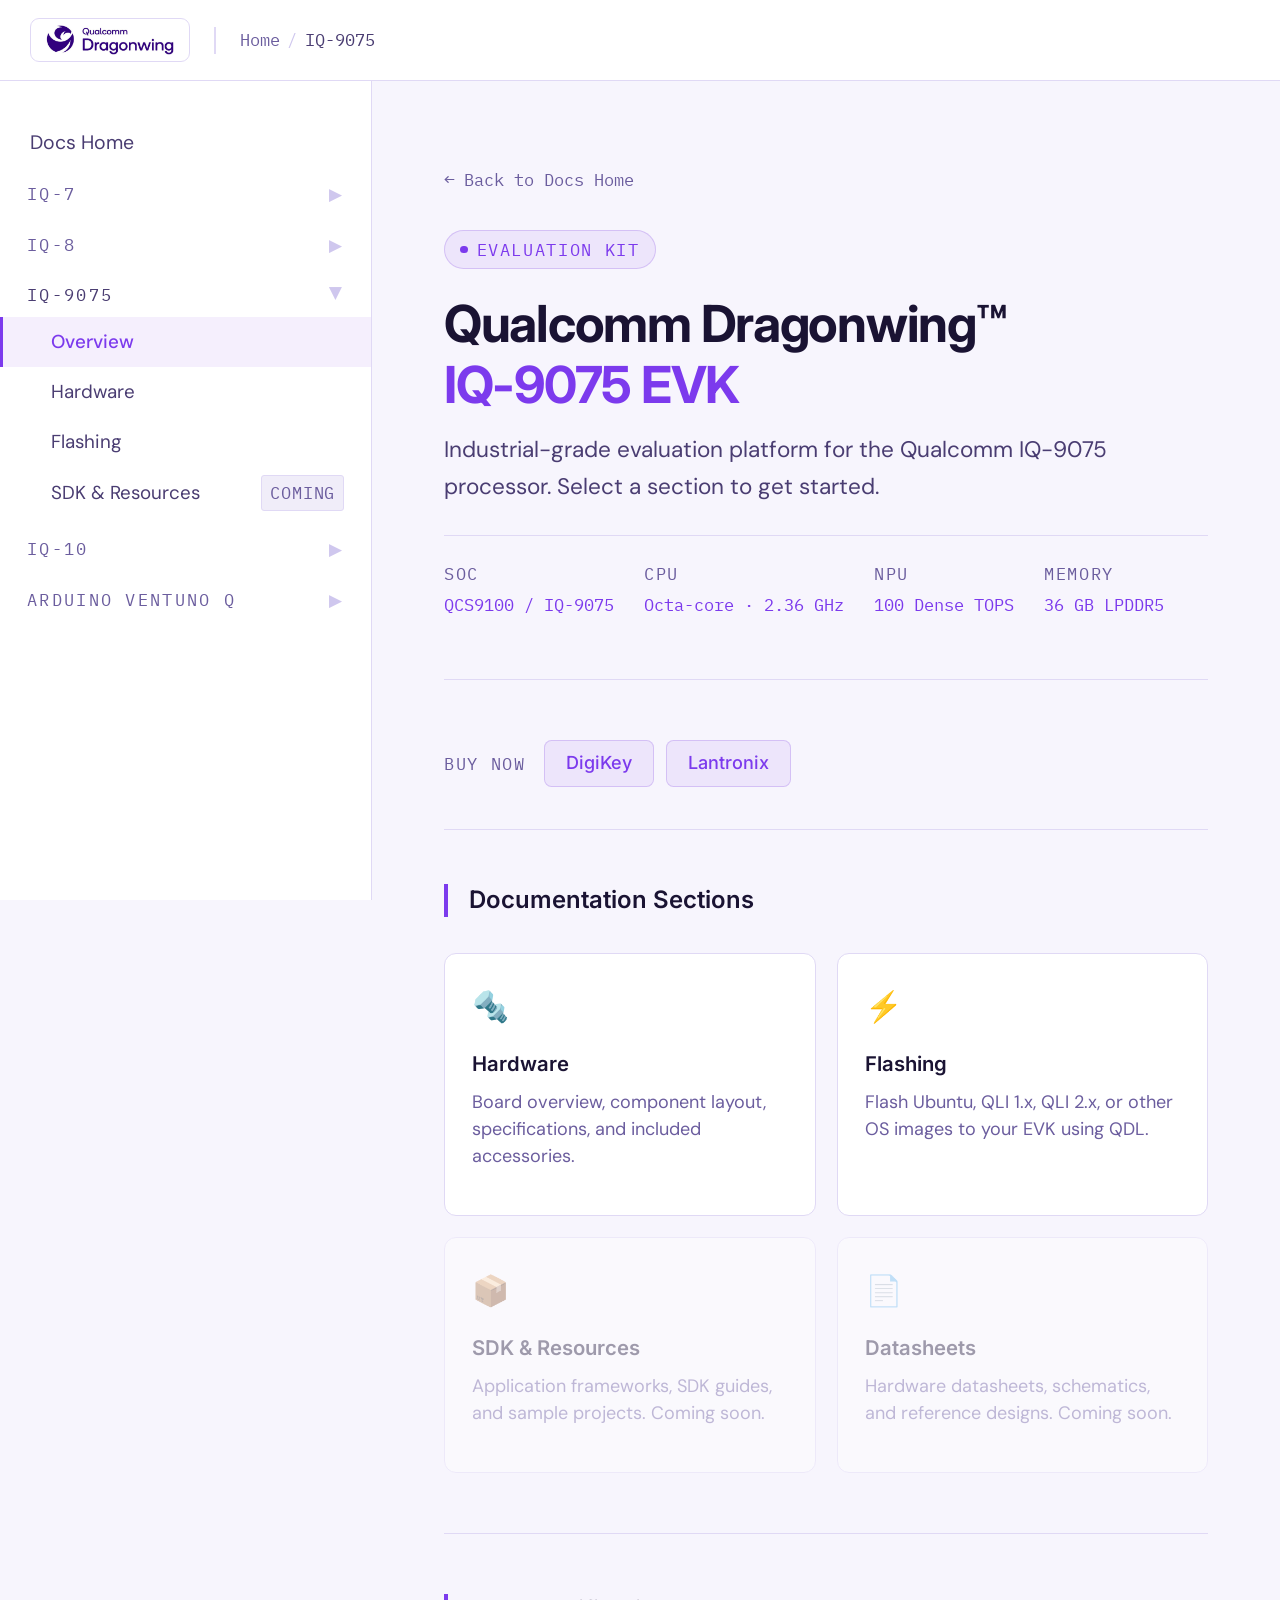
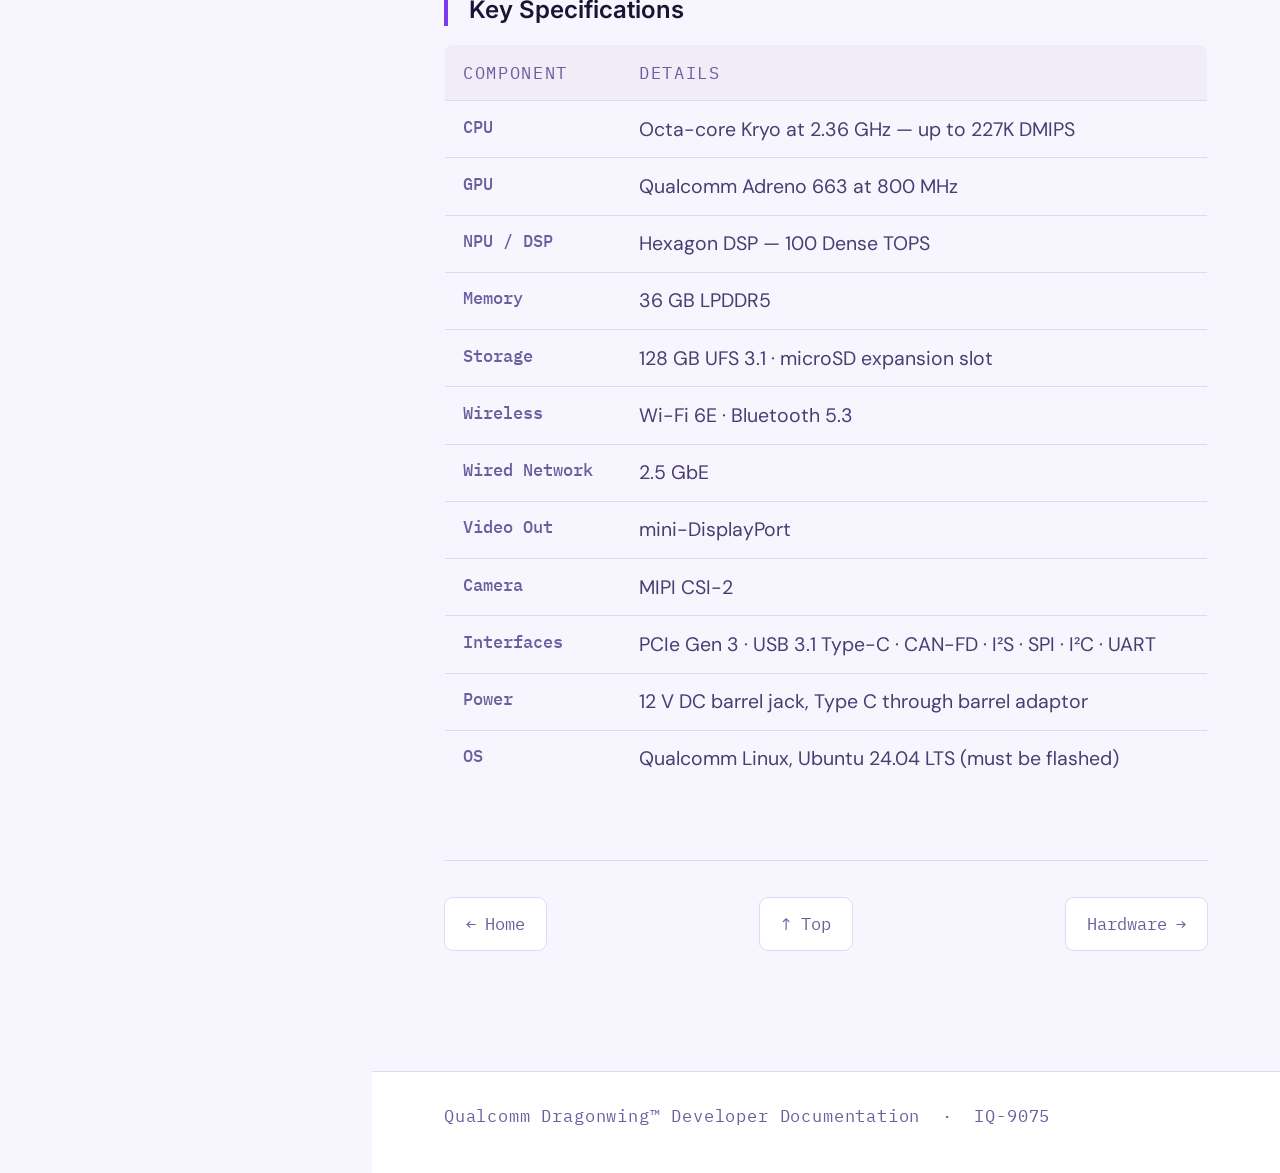
==== iq9/index.html @ f3ea0aab "first commit" ====
<!DOCTYPE html>
<html lang="en">
<head>
  <meta charset="UTF-8">
  <meta name="viewport" content="width=device-width, initial-scale=1.0">
  <title>IQ-9075 EVK — DragonWing Docs</title>
  <link rel="stylesheet" href="../assets/css/docs.css">
</head>
<body>

<!-- Top Nav -->
<nav class="topnav">
  <a class="topnav-brand" href="../index.html">
    <img class="topnav-logo" src="../old_website_pages/Qualcomm-Dragonwing-logo.jpeg" alt="Qualcomm Dragonwing">
  </a>
  <div class="topnav-sep"></div>
  <div class="topnav-breadcrumb">
    <a href="../index.html">Home</a>
    <span class="crumb-sep">/</span>
    <span class="crumb-current">IQ-9075</span>
  </div>
  <button class="topnav-hamburger" id="hamburger">☰</button>
</nav>

<div class="page-layout">

  <!-- Sidebar -->
  <nav class="sidebar" id="sidebar"></nav>

  <!-- Main -->
  <div class="main-wrap">
    <main class="main-content">

      <a class="back-btn" href="../index.html"><span class="back-arrow">←</span> Back to Docs Home</a>

      <div class="page-header">
        <div class="chip">Evaluation Kit</div>
        <h1>Qualcomm Dragonwing™<br><em>IQ-9075 EVK</em></h1>
        <p class="page-subtitle">
          Industrial-grade evaluation platform for the Qualcomm IQ-9075 processor. Select a section to get started.
        </p>
        <div class="meta-row">
          <div class="meta-item">
            <span class="meta-label">SoC</span>
            <span class="meta-value">QCS9100 / IQ-9075</span>
          </div>
          <div class="meta-item">
            <span class="meta-label">CPU</span>
            <span class="meta-value">Octa-core · 2.36 GHz</span>
          </div>
          <div class="meta-item">
            <span class="meta-label">NPU</span>
            <span class="meta-value">100 Dense TOPS</span>
          </div>
          <div class="meta-item">
            <span class="meta-label">Memory</span>
            <span class="meta-value">36 GB LPDDR5</span>
          </div>
        </div>
        <hr class="divider">
        <div class="buy-row">
          <span class="buy-label">Buy now</span>
          <a class="buy-btn" href="https://www.digikey.com/en/products/detail/qualcomm/65-75699-810/29182479" target="_blank">DigiKey</a>
          <a class="buy-btn" href="https://estore.lantronix.com/collections/product-development-kits/products/open-q-9075iq-evk" target="_blank">Lantronix</a>
        </div>
      </div>

      <h3>Documentation Sections</h3>

      <div class="hub-grid">

        <a class="hub-card" href="hardware.html">
          <span class="hub-card-icon">🔩</span>
          <div class="hub-card-title">Hardware</div>
          <p class="hub-card-desc">Board overview, component layout, specifications, and included accessories.</p>
        </a>

        <a class="hub-card" href="flashing/index.html">
          <span class="hub-card-icon">⚡</span>
          <div class="hub-card-title">Flashing</div>
          <p class="hub-card-desc">Flash Ubuntu, QLI 1.x, QLI 2.x, or other OS images to your EVK using QDL.</p>
        </a>

        <div class="hub-card disabled">
          <span class="hub-card-icon">📦</span>
          <div class="hub-card-title">SDK &amp; Resources</div>
          <p class="hub-card-desc">Application frameworks, SDK guides, and sample projects. Coming soon.</p>
        </div>

        <div class="hub-card disabled">
          <span class="hub-card-icon">📄</span>
          <div class="hub-card-title">Datasheets</div>
          <p class="hub-card-desc">Hardware datasheets, schematics, and reference designs. Coming soon.</p>
        </div>

      </div>

      <hr class="divider">

      <h3>Key Specifications</h3>

      <table class="doc-table">
        <thead>
          <tr>
            <th>Component</th>
            <th>Details</th>
          </tr>
        </thead>
        <tbody>
          <tr><td>CPU</td><td>Octa-core Kryo at 2.36 GHz — up to 227K DMIPS</td></tr>
          <tr><td>GPU</td><td>Qualcomm Adreno 663 at 800 MHz</td></tr>
          <tr><td>NPU / DSP</td><td>Hexagon DSP — 100 Dense TOPS</td></tr>
          <tr><td>Memory</td><td>36 GB LPDDR5</td></tr>
          <tr><td>Storage</td><td>128 GB UFS 3.1 · microSD expansion slot</td></tr>
          <tr><td>Wireless</td><td>Wi-Fi 6E · Bluetooth 5.3</td></tr>
          <tr><td>Wired Network</td><td>2.5 GbE</td></tr>
          <tr><td>Video Out</td><td>mini-DisplayPort</td></tr>
          <tr><td>Camera</td><td>MIPI CSI-2</td></tr>
          <tr><td>Interfaces</td><td>PCIe Gen 3 · USB 3.1 Type-C · CAN-FD · I²S · SPI · I²C · UART</td></tr>
          <tr><td>Power</td><td>12 V DC barrel jack, Type C through barrel adaptor</td></tr>
          <tr><td>OS</td><td>Qualcomm Linux, Ubuntu 24.04 LTS (must be flashed)</td></tr>
        </tbody>
      </table>

      <div class="bottom-nav">
        <a class="bottom-nav-link prev" href="../index.html">← <span class="nav-label">Home</span></a>
        <a class="bottom-nav-link scroll-top" href="#" onclick="window.scrollTo({top:0,behavior:'smooth'});return false;">↑ Top</a>
        <a class="bottom-nav-link next" href="hardware.html"><span class="nav-label">Hardware</span> →</a>
      </div>

    </main>
  </div>
</div>

<footer class="page-footer">
  <p>Qualcomm Dragonwing™ Developer Documentation &nbsp;·&nbsp; IQ-9075</p>
</footer>

<script>
  window.DOCS_ROOT    = '..';
  window.DOCS_NAV_KEY = 'iq9-overview';
</script>
<script src="../assets/js/nav.js"></script>
</body>
</html>
---- assets/css/docs.css ----
/* ═══════════════════════════════════════════════
   DragonWing Developer Docs — Design System
   Light theme · Dragonwing Purple
   ═══════════════════════════════════════════════ */

/* ── Fonts ── */
@import url('https://fonts.googleapis.com/css2?family=IBM+Plex+Mono:wght@400;500&family=Inter:wght@400;500;600;700&family=DM+Sans:ital,opsz,wght@0,9..40,300;0,9..40,400;0,9..40,500;1,9..40,300&display=swap');

/* ── Variables ── */
:root {
  --bg:           #f7f5fd;
  --surface:      #ffffff;
  --surface-2:    #f0edf9;
  --border:       #e0d9f5;
  --border-light: #cfc7ee;

  --accent:       #6d28d9;
  --accent-bright:#7c3aed;
  --accent-dim:   rgba(109,40,217,0.07);
  --accent-glow:  rgba(109,40,217,0.14);

  --warn:         #b45309;
  --warn-bg:      #fef3c7;
  --warn-border:  #fcd34d;

  --danger:       #dc2626;
  --danger-bg:    #fef2f2;
  --danger-border:#fca5a5;

  --success-bg:   #f0fdf4;
  --success-border:#86efac;
  --success-text: #166534;

  --text:         #1a1333;
  --text-dim:     #4a3d72;
  --text-muted:   #6b5d9e;

  --code-bg:      #1e1535;
  --code-text:    #c4b5fd;
  --sidebar-w:    248px;
  --toc-w:        188px;
  --topnav-h:     54px;
  /* --content-max removed: content fills available width */
}

/* ── Reset ── */
*, *::before, *::after { box-sizing: border-box; margin: 0; padding: 0; }
html { scroll-behavior: smooth; font-size: 16px; zoom: 1.5; }

body {
  background: var(--bg);
  color: var(--text);
  font-family: 'DM Sans', sans-serif;
  font-weight: 400;
  line-height: 1.7;
  min-height: 100vh;
  -webkit-font-smoothing: antialiased;
}

a { color: var(--accent-bright); text-decoration: none; }
a:hover { text-decoration: underline; }

/* ═══════════════════════════════════════════════
   TOP NAVBAR
   ═══════════════════════════════════════════════ */
.topnav {
  position: fixed;
  top: 0; left: 0; right: 0;
  height: var(--topnav-h);
  background: rgba(255,255,255,0.96);
  backdrop-filter: blur(8px);
  border-bottom: 1px solid var(--border);
  display: flex;
  align-items: center;
  padding: 0 20px;
  z-index: 200;
  gap: 0;
}

.topnav-brand {
  display: flex;
  align-items: center;
  text-decoration: none;
  flex-shrink: 0;
  background: #fff;
  border: 1px solid var(--border);
  border-radius: 6px;
  padding: 4px 10px;
  transition: border-color 0.15s;
}

.topnav-brand:hover {
  border-color: var(--accent);
  text-decoration: none;
}

.topnav-logo {
  height: 20px;
  width: auto;
  display: block;
  object-fit: contain;
}

.topnav-name { display: none; }

.topnav-sep {
  width: 1px;
  height: 18px;
  background: var(--border);
  margin: 0 16px;
  flex-shrink: 0;
}

.topnav-breadcrumb {
  display: flex;
  align-items: center;
  gap: 5px;
  font-family: 'IBM Plex Mono', monospace;
  font-size: 11px;
  color: var(--text-muted);
  min-width: 0;
  overflow: hidden;
}

.topnav-breadcrumb a {
  color: var(--text-muted);
  text-decoration: none;
  transition: color 0.15s;
  white-space: nowrap;
}

.topnav-breadcrumb a:hover { color: var(--accent-bright); }

.topnav-breadcrumb .crumb-sep {
  color: var(--border-light);
  font-size: 11px;
  flex-shrink: 0;
}

.topnav-breadcrumb .crumb-current {
  color: var(--text-dim);
  white-space: nowrap;
  overflow: hidden;
  text-overflow: ellipsis;
}

.topnav-hamburger {
  display: none;
  margin-left: auto;
  background: none;
  border: 1px solid var(--border);
  color: var(--text-muted);
  padding: 5px 9px;
  border-radius: 4px;
  cursor: pointer;
  font-size: 14px;
  flex-shrink: 0;
}

/* ═══════════════════════════════════════════════
   PAGE LAYOUT — fluid, window-adaptive
   ═══════════════════════════════════════════════ */
.page-layout {
  display: flex;
  min-height: 100vh;
  padding-top: var(--topnav-h);
}

/* ── Sidebar ── */
.sidebar {
  width: var(--sidebar-w);
  flex-shrink: 0;
  position: fixed;
  top: var(--topnav-h);
  bottom: 0;
  left: 0;
  overflow-y: auto;
  background: var(--surface);
  border-right: 1px solid var(--border);
  padding: 24px 0 40px;
  z-index: 100;
  scrollbar-width: thin;
  scrollbar-color: var(--border) transparent;
}

.sidebar::-webkit-scrollbar { width: 3px; }
.sidebar::-webkit-scrollbar-track { background: transparent; }
.sidebar::-webkit-scrollbar-thumb { background: var(--border); border-radius: 2px; }

.sidebar-section { margin-bottom: 2px; }

.sidebar-section-label {
  font-family: 'IBM Plex Mono', monospace;
  font-size: 11px;
  letter-spacing: 0.14em;
  text-transform: uppercase;
  color: var(--text-muted);
  padding: 8px 18px 5px;
  cursor: pointer;
  display: flex;
  align-items: center;
  justify-content: space-between;
  transition: color 0.12s;
  user-select: none;
}

.sidebar-section-label:hover {
  color: var(--text-dim);
}

.sidebar-section-label .sidebar-chevron {
  font-size: 11px;
  transition: transform 0.15s;
  color: var(--border-light);
}

.sidebar-section.expanded .sidebar-section-label .sidebar-chevron {
  transform: rotate(90deg);
}

.sidebar-section.expanded .sidebar-section-label {
  color: var(--text-dim);
}

.sidebar-section-items {
  display: none;
  flex-direction: column;
}

.sidebar-section.expanded .sidebar-section-items {
  display: flex;
}

/* Children under a parent item */
.sidebar-children {
  display: none;
  flex-direction: column;
}

.sidebar-children.expanded {
  display: flex;
}

.sidebar-item {
  display: flex;
  align-items: center;
  gap: 8px;
  padding: 6px 18px;
  font-size: 13px;
  color: var(--text-dim);
  cursor: pointer;
  transition: all 0.12s;
  border-left: 2px solid transparent;
  text-decoration: none;
}

.sidebar-item:hover {
  color: var(--text);
  background: var(--surface-2);
  text-decoration: none;
}

.sidebar-item.active {
  color: var(--accent-bright);
  border-left-color: var(--accent-bright);
  background: var(--accent-dim);
  font-weight: 500;
}

.sidebar-item.sub { padding-left: 32px; font-size: 12.5px; }
.sidebar-item.sub-sub { padding-left: 46px; font-size: 12px; }

.sidebar-badge {
  font-family: 'IBM Plex Mono', monospace;
  font-size: 11px;
  letter-spacing: 0.06em;
  text-transform: uppercase;
  padding: 2px 5px;
  border-radius: 2px;
  margin-left: auto;
}

.sidebar-badge.coming {
  color: var(--text-muted);
  background: var(--surface-2);
  border: 1px solid var(--border);
}

.sidebar-badge.new {
  color: var(--accent-bright);
  background: var(--accent-dim);
  border: 1px solid rgba(109,40,217,0.2);
}

/* ── Main wrap ── */
.main-wrap {
  margin-left: var(--sidebar-w);
  flex: 1;
  display: flex;
  min-width: 0;
}

/* ── Main content — fluid width ── */
.main-content {
  flex: 1;
  min-width: 0;
  padding: clamp(24px, 4vw, 52px) clamp(24px, 4vw, 48px) 80px;
  max-width: 100%;
}

/* ── Right TOC ── */
.page-toc {
  width: var(--toc-w);
  flex-shrink: 0;
  position: sticky;
  top: calc(var(--topnav-h) + 20px);
  align-self: flex-start;
  padding: clamp(24px, 4vw, 48px) 16px 0 4px;
}

.page-toc-label {
  font-family: 'IBM Plex Mono', monospace;
  font-size: 11px;
  letter-spacing: 0.14em;
  text-transform: uppercase;
  color: var(--text-muted);
  margin-bottom: 10px;
  padding-left: 10px;
}

.page-toc-list {
  list-style: none;
  display: flex;
  flex-direction: column;
  gap: 1px;
}

.page-toc-list a {
  display: block;
  font-size: 11.5px;
  color: var(--text-muted);
  padding: 4px 10px;
  border-left: 1px solid var(--border);
  transition: all 0.12s;
  text-decoration: none;
  line-height: 1.4;
}

.page-toc-list a:hover,
.page-toc-list a.active {
  color: var(--accent-bright);
  border-left-color: var(--accent-bright);
}

.toc-controls {
  display: flex;
  gap: 4px;
  padding: 0 10px 10px;
}

.toc-ctrl-btn {
  font-family: 'IBM Plex Mono', monospace;
  font-size: 11px;
  letter-spacing: 0.04em;
  color: var(--text-muted);
  background: var(--surface-2);
  border: 1px solid var(--border);
  border-radius: 4px;
  padding: 3px 8px;
  cursor: pointer;
  transition: all 0.12s;
}

.toc-ctrl-btn:hover {
  color: var(--accent-bright);
  border-color: var(--accent-bright);
  background: var(--accent-dim);
}

.page-toc-list .toc-sub {
  padding-left: 20px;
  font-size: 11px;
}

/* ═══════════════════════════════════════════════
   TYPOGRAPHY
   ═══════════════════════════════════════════════ */
.page-header {
  margin-bottom: 36px;
  padding-bottom: 28px;
  border-bottom: 1px solid var(--border);
}

.chip {
  display: inline-flex;
  align-items: center;
  gap: 6px;
  font-family: 'IBM Plex Mono', monospace;
  font-size: 11px;
  letter-spacing: 0.1em;
  text-transform: uppercase;
  color: var(--accent-bright);
  background: var(--accent-dim);
  border: 1px solid rgba(109,40,217,0.2);
  padding: 3px 10px;
  border-radius: 20px;
  margin-bottom: 16px;
}

.chip::before {
  content: '';
  width: 5px;
  height: 5px;
  border-radius: 50%;
  background: var(--accent-bright);
  animation: pulse 2s infinite;
  flex-shrink: 0;
}

.chip.muted {
  color: var(--text-muted);
  background: var(--surface-2);
  border-color: var(--border);
}

.chip.muted::before { background: var(--text-muted); animation: none; }

@keyframes pulse {
  0%, 100% { opacity: 1; }
  50%       { opacity: 0.3; }
}

/* Headings — clear size hierarchy across the site
   h1  34px  page title (Inter bold)
   h2  20px  section title / collapsible header (Inter semibold)
   h3  16px  sub-section heading (Inter semibold, accent left-border)
   h4  14px  variant / minor heading (Inter medium, dimmed)
   body 14px (DM Sans)
*/
h1 {
  font-family: 'Inter', 'DM Sans', sans-serif;
  font-size: clamp(22px, 3.5vw, 34px);
  font-weight: 700;
  line-height: 1.2;
  letter-spacing: -0.025em;
  color: var(--text);
  margin-bottom: 10px;
}

h1 em {
  font-style: normal;
  color: var(--accent-bright);
}

.page-subtitle {
  font-size: clamp(13px, 1.5vw, 15px);
  color: var(--text-dim);
  line-height: 1.65;
}

h2 {
  font-family: 'Inter', 'DM Sans', sans-serif;
  font-size: clamp(16px, 2vw, 20px);
  font-weight: 600;
  color: var(--text);
  letter-spacing: -0.015em;
  line-height: 1.3;
  margin-bottom: 4px;
}

h3 {
  font-family: 'Inter', sans-serif;
  font-size: 16px;
  font-weight: 600;
  color: var(--text);
  margin: 28px 0 12px;
  padding-left: 14px;
  border-left: 3px solid var(--accent-bright);
  line-height: 1.35;
}

h4 {
  font-family: 'Inter', sans-serif;
  font-size: 14px;
  font-weight: 500;
  color: var(--text-dim);
  margin: 20px 0 8px;
  line-height: 1.35;
}

p {
  font-size: clamp(13px, 1.2vw, 14.5px);
  color: var(--text-dim);
  margin-bottom: 12px;
  line-height: 1.72;
}

strong { color: var(--text); font-weight: 500; }

ul, ol { padding-left: 20px; margin-bottom: 12px; }

li {
  font-size: clamp(13px, 1.2vw, 14.5px);
  color: var(--text-dim);
  line-height: 1.72;
  margin-bottom: 4px;
}

.section-header {
  display: flex;
  align-items: flex-start;
  gap: 12px;
  margin-bottom: 20px;
  margin-top: 44px;
}

.section-num {
  font-family: 'IBM Plex Mono', monospace;
  font-size: 11px;
  color: var(--text-muted);
  padding-top: 5px;
  min-width: 24px;
  flex-shrink: 0;
}

/* ═══════════════════════════════════════════════
   COLLAPSIBLE SECTIONS
   ═══════════════════════════════════════════════ */
.collapsible-section {
  border: 1px solid var(--border);
  border-radius: 8px;
  margin-bottom: 16px;
  background: var(--surface);
  overflow: hidden;
  transition: box-shadow 0.18s;
}

.collapsible-section[open] {
  box-shadow: 0 2px 12px rgba(109,40,217,0.06);
}

.collapsible-section summary {
  display: flex;
  align-items: center;
  gap: 14px;
  padding: 16px 20px;
  cursor: pointer;
  list-style: none;
  background: var(--surface);
  border-bottom: 1px solid transparent;
  transition: background 0.12s, border-color 0.12s;
  user-select: none;
}

.collapsible-section summary::-webkit-details-marker { display: none; }
.collapsible-section summary::marker { display: none; content: ''; }

.collapsible-section[open] > summary {
  background: var(--surface-2);
  border-bottom-color: var(--border);
}

.collapsible-section summary:hover {
  background: var(--surface-2);
}

.collapsible-section summary .section-num {
  width: 36px;
  height: 36px;
  border-radius: 8px;
  background: var(--accent-dim);
  border: 1.5px solid rgba(109,40,217,0.2);
  display: flex;
  align-items: center;
  justify-content: center;
  font-family: 'IBM Plex Mono', monospace;
  font-size: 12px;
  font-weight: 600;
  color: var(--accent-bright);
  flex-shrink: 0;
  padding: 0;
  min-width: 36px;
}

.collapsible-section summary h2 {
  font-family: 'Inter', 'DM Sans', sans-serif;
  font-size: clamp(15px, 1.8vw, 18px);
  font-weight: 600;
  color: var(--text);
  margin: 0;
  flex: 1;
}

.collapsible-section summary .section-badge {
  font-family: 'IBM Plex Mono', monospace;
  font-size: 11px;
  letter-spacing: 0.06em;
  text-transform: uppercase;
  padding: 3px 8px;
  border-radius: 4px;
  background: var(--surface-2);
  border: 1px solid var(--border);
  color: var(--text-muted);
  flex-shrink: 0;
}

.collapsible-section summary .collapse-arrow {
  width: 20px;
  height: 20px;
  display: flex;
  align-items: center;
  justify-content: center;
  color: var(--text-muted);
  transition: transform 0.2s;
  flex-shrink: 0;
  font-size: 12px;
}

.collapsible-section[open] > summary .collapse-arrow {
  transform: rotate(90deg);
}

.collapsible-section .section-body {
  padding: 24px 20px 8px 40px;
  overflow-x: auto;
  min-width: 0;
}

/* h3 sub-headings pull back to the section edge so body content sits indented under them */
.collapsible-section .section-body > h3 {
  margin-left: -20px;
}

/* Collapsible section content tweaks */
.collapsible-section h3:first-child {
  margin-top: 0;
}

/* Remove the hr.divider inside collapsible since sections are already separated */
.collapsible-section hr.divider { display: none; }

.meta-row {
  display: flex;
  gap: 20px;
  margin-top: 20px;
  padding-top: 16px;
  border-top: 1px solid var(--border);
  flex-wrap: wrap;
}

.meta-item { display: flex; flex-direction: column; gap: 2px; }

.meta-label {
  font-family: 'IBM Plex Mono', monospace;
  font-size: 11px;
  letter-spacing: 0.1em;
  text-transform: uppercase;
  color: var(--text-muted);
}

.meta-value {
  font-family: 'IBM Plex Mono', monospace;
  font-size: 11px;
  color: var(--accent-bright);
}

hr.divider {
  border: none;
  border-top: 1px solid var(--border);
  margin: 40px 0;
}

/* ── Buy row ── */
.buy-row {
  display: flex;
  align-items: center;
  gap: 8px;
  margin-top: 16px;
  flex-wrap: wrap;
}

.buy-label {
  font-family: 'IBM Plex Mono', monospace;
  font-size: 11px;
  letter-spacing: 0.1em;
  text-transform: uppercase;
  color: var(--text-muted);
  margin-right: 4px;
}

.buy-btn {
  display: inline-flex;
  align-items: center;
  font-family: 'Inter', sans-serif;
  font-size: 12px;
  font-weight: 500;
  color: var(--accent-bright);
  background: var(--accent-dim);
  border: 1px solid rgba(109,40,217,0.2);
  padding: 5px 14px;
  border-radius: 5px;
  text-decoration: none;
  transition: all 0.15s;
}

.buy-btn:hover {
  background: rgba(109,40,217,0.14);
  border-color: var(--accent-bright);
  text-decoration: none;
}

/* ═══════════════════════════════════════════════
   STEPS
   ═══════════════════════════════════════════════ */
.steps {
  display: flex;
  flex-direction: column;
  gap: 0;
  position: relative;
}

.steps::before {
  content: '';
  position: absolute;
  left: 19px;
  top: 42px;
  bottom: 40px;
  width: 1px;
  background: linear-gradient(to bottom, var(--border), transparent);
  pointer-events: none;
}

.step {
  display: grid;
  grid-template-columns: 40px minmax(0, 1fr);
  gap: 16px;
  padding-bottom: 28px;
}

.step-num {
  width: 40px;
  height: 40px;
  border-radius: 50%;
  background: var(--surface);
  border: 1.5px solid var(--border);
  display: flex;
  align-items: center;
  justify-content: center;
  font-family: 'IBM Plex Mono', monospace;
  font-size: 12px;
  color: var(--accent-bright);
  flex-shrink: 0;
  position: relative;
  z-index: 1;
  font-weight: 500;
}

.step-body { padding-top: 8px; min-width: 0; overflow-wrap: break-word; }

.step-title {
  font-family: 'Inter', sans-serif;
  font-size: 14px;
  font-weight: 600;
  color: var(--text);
  margin-bottom: 6px;
}

.step-desc {
  font-size: 13.5px;
  color: var(--text-dim);
  margin-bottom: 10px;
  line-height: 1.65;
}

/* ═══════════════════════════════════════════════
   CODE BLOCKS
   ═══════════════════════════════════════════════ */
.code-block {
  background: var(--code-bg);
  border: 1px solid rgba(255,255,255,0.06);
  border-radius: 6px;
  overflow: hidden;
  margin: 10px 0;
}

.code-header {
  display: flex;
  align-items: center;
  justify-content: space-between;
  padding: 6px 14px;
  background: rgba(255,255,255,0.03);
  border-bottom: 1px solid rgba(255,255,255,0.06);
}

.code-lang {
  font-family: 'IBM Plex Mono', monospace;
  font-size: 11px;
  letter-spacing: 0.12em;
  text-transform: uppercase;
  color: #6b7280;
}

.copy-btn {
  font-family: 'IBM Plex Mono', monospace;
  font-size: 11px;
  color: #6b7280;
  background: none;
  border: 1px solid rgba(255,255,255,0.1);
  padding: 2px 8px;
  cursor: pointer;
  border-radius: 3px;
  transition: all 0.15s;
  letter-spacing: 0.04em;
}

.copy-btn:hover { color: var(--code-text); border-color: var(--code-text); }
.copy-btn.copied { color: #86efac; border-color: #86efac; }

pre {
  padding: 14px 16px;
  overflow-x: auto;
  font-family: 'IBM Plex Mono', monospace;
  font-size: 12.5px;
  line-height: 1.65;
  color: #cbd5e1;
}

code {
  font-family: 'IBM Plex Mono', monospace;
  font-size: 11.5px;
  color: var(--accent-bright);
  background: var(--accent-dim);
  padding: 1px 5px;
  border-radius: 3px;
  border: 1px solid rgba(109,40,217,0.15);
  word-break: break-all;
  overflow-wrap: break-word;
}

pre code {
  color: inherit;
  background: none;
  padding: 0;
  font-size: inherit;
  border: none;
  word-break: normal;
  overflow-wrap: normal;
}

/* ═══════════════════════════════════════════════
   CALLOUTS
   ═══════════════════════════════════════════════ */
.callout {
  display: flex;
  gap: 10px;
  padding: 12px 14px;
  border-radius: 6px;
  margin: 12px 0;
  font-size: 13px;
  line-height: 1.6;
}

.callout-icon {
  font-size: 13px;
  flex-shrink: 0;
  margin-top: 1px;
}

.callout.info {
  background: var(--accent-dim);
  border: 1px solid rgba(109,40,217,0.18);
  color: var(--accent-bright);
}

.callout.warn {
  background: var(--warn-bg);
  border: 1px solid var(--warn-border);
  color: var(--warn);
}

.callout.danger {
  background: var(--danger-bg);
  border: 1px solid var(--danger-border);
  color: var(--danger);
}

.callout.success {
  background: var(--success-bg);
  border: 1px solid var(--success-border);
  color: var(--success-text);
}

/* ═══════════════════════════════════════════════
   TABLES
   ═══════════════════════════════════════════════ */
.doc-table {
  width: 100%;
  border-collapse: collapse;
  font-size: 13px;
  margin: 12px 0;
  border: 1px solid var(--border);
  border-radius: 6px;
  overflow: hidden;
  table-layout: auto;
  word-break: break-word;
}

.doc-table thead { background: var(--surface-2); }

.doc-table th {
  font-family: 'IBM Plex Mono', monospace;
  font-size: 11px;
  letter-spacing: 0.1em;
  text-transform: uppercase;
  color: var(--text-muted);
  padding: 9px 12px;
  text-align: left;
  border-bottom: 1px solid var(--border);
  font-weight: 400;
}

.doc-table td {
  padding: 9px 12px;
  border-bottom: 1px solid var(--border);
  vertical-align: top;
  color: var(--text-dim);
  line-height: 1.5;
}

.doc-table tr:last-child td { border-bottom: none; }
.doc-table tbody tr:hover { background: var(--surface-2); }

.doc-table td:first-child {
  font-family: 'IBM Plex Mono', monospace;
  font-size: 11px;
  color: var(--text-muted);
  white-space: nowrap;
  font-weight: 500;
}

.doc-table td code { font-size: 11px; }

/* ═══════════════════════════════════════════════
   HOST TABS
   ═══════════════════════════════════════════════ */
.host-tabs { margin-bottom: 28px; }

.tab-bar {
  display: inline-flex;
  background: var(--surface-2);
  border: 1px solid var(--border);
  border-radius: 6px;
  padding: 3px;
  gap: 2px;
}

.tab-btn {
  font-family: 'Inter', sans-serif;
  font-size: 12px;
  font-weight: 500;
  padding: 5px 14px;
  cursor: pointer;
  border: none;
  background: none;
  color: var(--text-muted);
  border-radius: 4px;
  transition: all 0.15s;
}

.tab-btn.active {
  color: var(--text);
  background: var(--surface);
  box-shadow: 0 1px 3px rgba(0,0,0,0.08);
}

.tab-btn:hover:not(.active) { color: var(--text-dim); }

.tab-panel { display: none; }
.tab-panel.active { display: block; }

/* ═══════════════════════════════════════════════
   INLINE TOC (In-page contents)
   ═══════════════════════════════════════════════ */
.inline-toc {
  background: var(--surface);
  border: 1px solid var(--border);
  border-bottom: 2px solid var(--accent-bright);
  padding: 16px 20px;
  margin-bottom: 40px;
  border-radius: 8px 8px 0 0;
}

.inline-toc-title {
  font-family: 'Inter', sans-serif;
  font-size: 13px;
  font-weight: 600;
  color: var(--text);
  margin-bottom: 10px;
}

.inline-toc ol {
  list-style: none;
  padding: 0;
  display: flex;
  flex-direction: column;
  gap: 0;
  counter-reset: toc;
}

.inline-toc li {
  counter-increment: toc;
  display: flex;
  align-items: center;
  gap: 10px;
  margin: 0;
  padding: 5px 8px;
  border-radius: 5px;
  transition: background 0.12s;
}

.inline-toc li:hover {
  background: var(--surface-2);
}

.inline-toc li::before {
  content: '0' counter(toc);
  font-family: 'IBM Plex Mono', monospace;
  font-size: 11px;
  font-weight: 600;
  color: var(--accent-bright);
  background: var(--accent-dim);
  border: 1.5px solid rgba(109,40,217,0.2);
  width: 24px;
  height: 24px;
  border-radius: 6px;
  display: flex;
  align-items: center;
  justify-content: center;
  flex-shrink: 0;
}

.inline-toc a {
  font-family: 'Inter', sans-serif;
  font-size: 12.5px;
  font-weight: 500;
  color: var(--text-dim);
  text-decoration: none;
  transition: color 0.12s;
}

.inline-toc a:hover { color: var(--accent-bright); }

/* ═══════════════════════════════════════════════
   KIT CARDS (Home page)
   ═══════════════════════════════════════════════ */
.kit-grid {
  display: grid;
  grid-template-columns: repeat(auto-fill, minmax(min(280px, 100%), 1fr));
  gap: 16px;
  margin-top: 28px;
}

.kit-card {
  background: var(--surface);
  border: 1px solid var(--border);
  border-radius: 8px;
  padding: 22px;
  text-decoration: none;
  display: block;
  transition: all 0.18s;
  position: relative;
  overflow: hidden;
}

.kit-card::before {
  content: '';
  position: absolute;
  top: 0; left: 0; right: 0;
  height: 2px;
  background: linear-gradient(90deg, #6d28d9, #a855f7);
  opacity: 0;
  transition: opacity 0.18s;
}

.kit-card:hover {
  border-color: var(--border-light);
  box-shadow: 0 4px 20px rgba(109,40,217,0.1);
  text-decoration: none;
  transform: translateY(-1px);
}

.kit-card:hover::before { opacity: 1; }

.kit-card.disabled {
  opacity: 0.45;
  pointer-events: none;
}

.kit-card-img {
  width: 100%;
  height: 140px;
  object-fit: contain;
  border-radius: 4px;
  background: var(--surface-2);
  margin-bottom: 14px;
  display: block;
}

.kit-card-header {
  display: flex;
  align-items: flex-start;
  justify-content: space-between;
  margin-bottom: 10px;
}

.kit-name {
  font-family: 'IBM Plex Mono', monospace;
  font-size: 11px;
  letter-spacing: 0.1em;
  text-transform: uppercase;
  color: var(--accent-bright);
  margin-bottom: 5px;
}

.kit-card.disabled .kit-name { color: var(--text-muted); }

.kit-title {
  font-family: 'Inter', sans-serif;
  font-size: 16px;
  font-weight: 600;
  color: var(--text);
  line-height: 1.3;
  margin-bottom: 8px;
}

.kit-desc {
  font-size: 12.5px;
  color: var(--text-muted);
  line-height: 1.6;
  margin-bottom: 14px;
}

.kit-tags { display: flex; gap: 5px; flex-wrap: wrap; }

.kit-tag {
  font-family: 'IBM Plex Mono', monospace;
  font-size: 11px;
  letter-spacing: 0.07em;
  text-transform: uppercase;
  padding: 2px 7px;
  border-radius: 3px;
  background: var(--surface-2);
  border: 1px solid var(--border);
  color: var(--text-muted);
}

.kit-tag.active {
  background: var(--accent-dim);
  border-color: rgba(109,40,217,0.2);
  color: var(--accent-bright);
}

.kit-arrow {
  font-size: 16px;
  color: var(--border-light);
  transition: all 0.18s;
}

.kit-card:hover .kit-arrow { color: var(--accent-bright); transform: translateX(3px); }

/* ═══════════════════════════════════════════════
   HUB SECTION CARDS
   ═══════════════════════════════════════════════ */
.hub-grid {
  display: grid;
  grid-template-columns: repeat(auto-fill, minmax(min(200px, 100%), 1fr));
  gap: 14px;
  margin-top: 24px;
}

.hub-card {
  background: var(--surface);
  border: 1px solid var(--border);
  border-radius: 8px;
  padding: 18px;
  text-decoration: none;
  display: block;
  transition: all 0.15s;
}

.hub-card:hover {
  border-color: var(--accent-bright);
  box-shadow: 0 2px 12px var(--accent-glow);
  text-decoration: none;
}

.hub-card.disabled { opacity: 0.4; pointer-events: none; }

.hub-card-icon { font-size: 20px; margin-bottom: 10px; display: block; }

.hub-card-title {
  font-family: 'Inter', sans-serif;
  font-size: 13.5px;
  font-weight: 600;
  color: var(--text);
  margin-bottom: 5px;
}

.hub-card-desc { font-size: 12px; color: var(--text-muted); line-height: 1.5; }

/* ═══════════════════════════════════════════════
   OS SELECTOR CARDS
   ═══════════════════════════════════════════════ */
.os-grid {
  display: grid;
  grid-template-columns: repeat(auto-fill, minmax(min(180px, 100%), 1fr));
  gap: 12px;
  margin-top: 20px;
}

.os-card {
  background: var(--surface);
  border: 1px solid var(--border);
  border-radius: 8px;
  padding: 18px;
  text-decoration: none;
  display: block;
  transition: all 0.15s;
}

.os-card:hover {
  border-color: var(--accent-bright);
  box-shadow: 0 2px 12px var(--accent-glow);
  text-decoration: none;
}

.os-card.disabled { opacity: 0.4; pointer-events: none; }
.os-card-icon { font-size: 26px; margin-bottom: 8px; }

.os-card-name {
  font-family: 'Inter', sans-serif;
  font-size: 13px;
  font-weight: 600;
  color: var(--text);
  margin-bottom: 3px;
}

.os-card-detail {
  font-family: 'IBM Plex Mono', monospace;
  font-size: 11px;
  color: var(--text-muted);
  letter-spacing: 0.06em;
}

/* ═══════════════════════════════════════════════
   IMAGES
   ═══════════════════════════════════════════════ */
.doc-image {
  border: 1px solid var(--border);
  border-radius: 6px;
  overflow: hidden;
  margin: 14px 0;
  background: var(--surface-2);
}

.doc-image img {
  width: 100%;
  height: auto;
  display: block;
}

.doc-image figcaption {
  padding: 7px 12px;
  font-family: 'IBM Plex Mono', monospace;
  font-size: 11px;
  letter-spacing: 0.05em;
  color: var(--text-muted);
  border-top: 1px solid var(--border);
  background: var(--surface);
}

.img-placeholder {
  background: var(--surface-2);
  border: 1px dashed var(--border-light);
  border-radius: 6px;
  padding: 28px 20px;
  text-align: center;
  margin: 14px 0;
}

.img-placeholder-icon { font-size: 24px; margin-bottom: 6px; opacity: 0.35; }

.img-placeholder-text {
  font-family: 'IBM Plex Mono', monospace;
  font-size: 11px;
  letter-spacing: 0.08em;
  text-transform: uppercase;
  color: var(--text-muted);
}

/* ── Download link button ── */
.dl-link {
  display: inline-flex;
  align-items: center;
  gap: 5px;
  font-family: 'IBM Plex Mono', monospace;
  font-size: 10px;
  color: #0f766e;
  background: rgba(13,148,136,0.1);
  border: 1px solid rgba(13,148,136,0.3);
  padding: 4px 10px;
  border-radius: 4px;
  text-decoration: none;
  transition: all 0.15s;
  margin: 4px 0;
  font-weight: 500;
  letter-spacing: 0.02em;
  cursor: pointer;
}

.dl-link:hover {
  background: rgba(13,148,136,0.18);
  border-color: #0d9488;
  color: #115e59;
  text-decoration: none;
}

/* ═══════════════════════════════════════════════
   BACK BUTTON
   ═══════════════════════════════════════════════ */
.back-btn {
  display: inline-flex;
  align-items: center;
  gap: 6px;
  font-family: 'IBM Plex Mono', monospace;
  font-size: 11px;
  color: var(--text-muted);
  text-decoration: none;
  padding: 4px 0;
  margin-bottom: 16px;
  transition: color 0.12s;
}

.back-btn:hover {
  color: var(--accent-bright);
  text-decoration: none;
}

.back-btn .back-arrow {
  font-size: 12px;
  transition: transform 0.12s;
}

.back-btn:hover .back-arrow {
  transform: translateX(-2px);
}

/* ═══════════════════════════════════════════════
   HERO (home page)
   ═══════════════════════════════════════════════ */
.home-hero {
  max-width: 100%;
  padding: clamp(32px, 5vw, 64px) 0 40px;
}

.home-hero h1 {
  font-size: clamp(26px, 4vw, 42px);
  margin-bottom: 14px;
}

.home-hero p {
  font-size: clamp(13px, 1.5vw, 15px);
  margin-bottom: 0;
}

/* ═══════════════════════════════════════════════
   COMING SOON
   ═══════════════════════════════════════════════ */
.coming-soon {
  text-align: center;
  padding: clamp(40px, 8vw, 80px) 20px;
}

.coming-soon-icon { font-size: 40px; opacity: 0.2; margin-bottom: 16px; }

.coming-soon h2 { font-size: 18px; color: var(--text-muted); margin-bottom: 6px; }
.coming-soon p  { font-size: 13px; color: var(--text-muted); }

/* ═══════════════════════════════════════════════
   BOTTOM NAV (prev / scroll-top / next)
   ═══════════════════════════════════════════════ */
.bottom-nav {
  display: flex;
  align-items: center;
  justify-content: space-between;
  gap: 12px;
  margin-top: 48px;
  padding-top: 24px;
  border-top: 1px solid var(--border);
}

.bottom-nav-link {
  display: inline-flex;
  align-items: center;
  gap: 6px;
  font-family: 'IBM Plex Mono', monospace;
  font-size: 11px;
  color: var(--text-muted);
  text-decoration: none;
  padding: 8px 14px;
  border: 1px solid var(--border);
  border-radius: 6px;
  background: var(--surface);
  transition: all 0.15s;
  min-width: 0;
}

.bottom-nav-link:hover {
  color: var(--accent-bright);
  border-color: var(--accent-bright);
  background: var(--accent-dim);
  text-decoration: none;
}

.bottom-nav-link .nav-label {
  overflow: hidden;
  text-overflow: ellipsis;
  white-space: nowrap;
}

.bottom-nav-link.prev { margin-right: auto; }
.bottom-nav-link.next { margin-left: auto; }

.bottom-nav-link.scroll-top {
  flex-shrink: 0;
}

/* Hidden placeholder to keep layout balanced when prev or next is missing */
.bottom-nav-spacer {
  min-width: 80px;
}

/* ═══════════════════════════════════════════════
   FOOTER
   ═══════════════════════════════════════════════ */
.page-footer {
  border-top: 1px solid var(--border);
  padding: 20px clamp(24px, 4vw, 48px) 28px;
  margin-left: var(--sidebar-w);
  background: var(--surface);
}

.page-footer p {
  font-family: 'IBM Plex Mono', monospace;
  font-size: 11px;
  color: var(--text-muted);
  letter-spacing: 0.05em;
  margin: 0;
}

/* ═══════════════════════════════════════════════
   RESPONSIVE
   ═══════════════════════════════════════════════ */
@media (max-width: 1280px) {
  :root { --toc-w: 160px; }
}

@media (max-width: 1100px) {
  .page-toc { display: none; }
}

@media (max-width: 860px) {
  :root { --sidebar-w: 0px; }

  .sidebar {
    transform: translateX(-248px);
    width: 248px;
    transition: transform 0.22s ease;
    z-index: 150;
  }

  .sidebar.open {
    transform: translateX(0);
    box-shadow: 4px 0 20px rgba(0,0,0,0.12);
  }

  .main-wrap { margin-left: 0; }
  .page-footer { margin-left: 0; }
  .topnav-hamburger { display: block; }
  .topnav-sep { display: none; }
}

@media (max-width: 500px) {
  .kit-grid, .hub-grid, .os-grid { grid-template-columns: 1fr; }
  .meta-row { gap: 12px; }
}
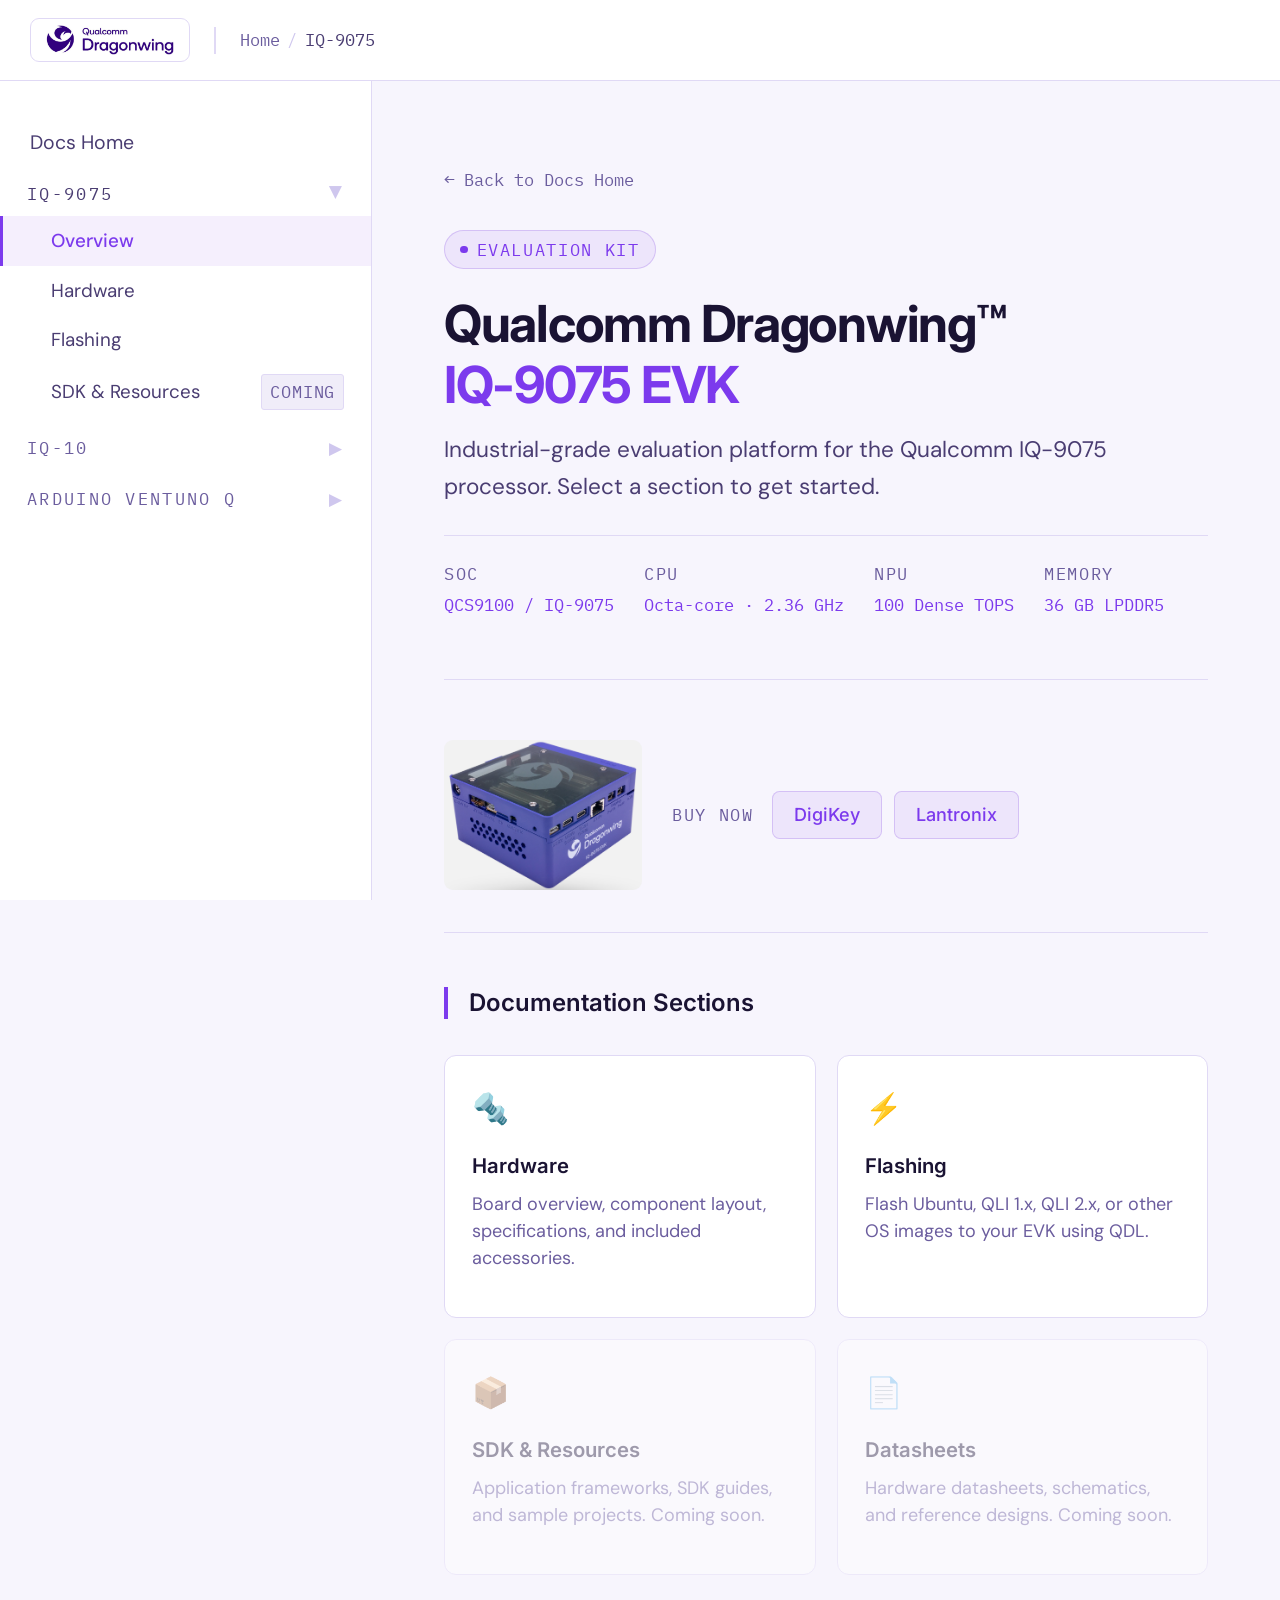
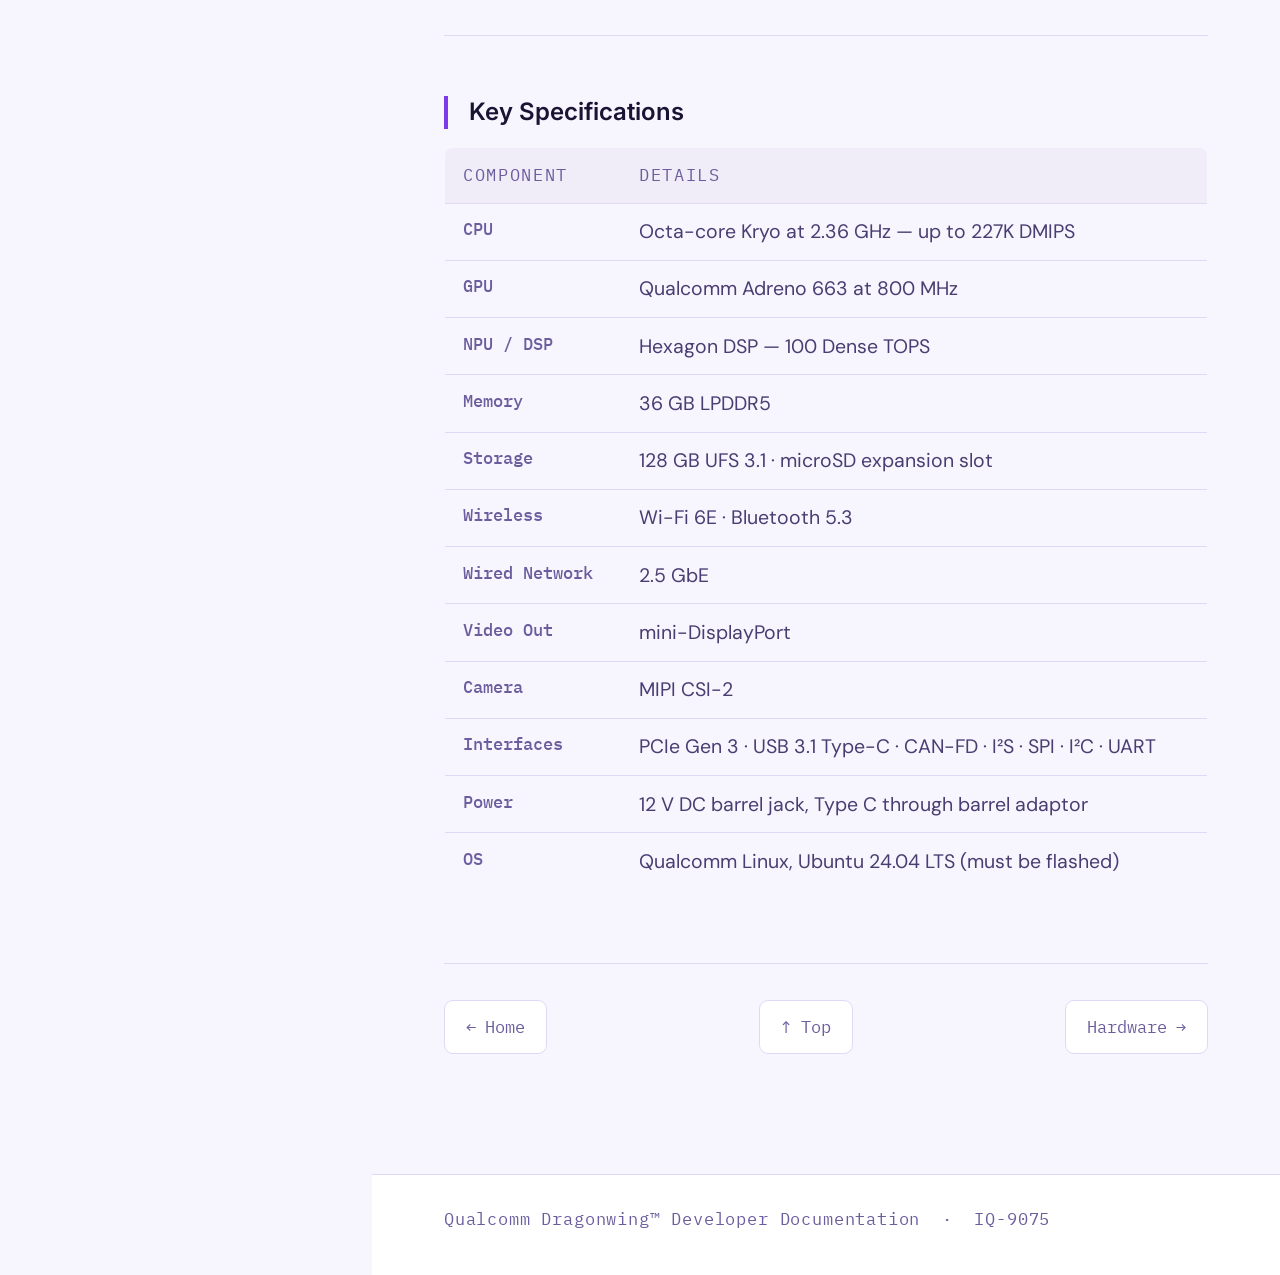
==== commit 01bdc363: "second commit" ====
--- a/iq9/index.html
+++ b/iq9/index.html
@@ -58,10 +58,13 @@
           </div>
         </div>
         <hr class="divider">
-        <div class="buy-row">
-          <span class="buy-label">Buy now</span>
-          <a class="buy-btn" href="https://www.digikey.com/en/products/detail/qualcomm/65-75699-810/29182479" target="_blank">DigiKey</a>
-          <a class="buy-btn" href="https://estore.lantronix.com/collections/product-development-kits/products/open-q-9075iq-evk" target="_blank">Lantronix</a>
+        <div style="display:flex; align-items:center; margin-top:16px; gap:20px;">
+          <img src="../old_website_pages/9075-EVK-Box.jpg" alt="IQ-9075 EVK" style="height:100px; width:auto; object-fit:contain; border-radius:6px; flex-shrink:0;">
+          <div class="buy-row" style="margin-top:0;">
+            <span class="buy-label">Buy now</span>
+            <a class="buy-btn" href="https://www.digikey.com/en/products/detail/qualcomm/65-75699-810/29182479" target="_blank">DigiKey</a>
+            <a class="buy-btn" href="https://estore.lantronix.com/collections/product-development-kits/products/open-q-9075iq-evk" target="_blank">Lantronix</a>
+          </div>
         </div>
       </div>
 
--- a/assets/css/docs.css
+++ b/assets/css/docs.css
@@ -175,12 +175,62 @@
   bottom: 0;
   left: 0;
   overflow-y: auto;
+  overflow-x: hidden;
   background: var(--surface);
   border-right: 1px solid var(--border);
   padding: 24px 0 40px;
   z-index: 100;
   scrollbar-width: thin;
   scrollbar-color: var(--border) transparent;
+  transition: width 0.2s ease;
+}
+
+.sidebar.minimized {
+  width: 0 !important;
+  padding: 0;
+  border-right: none;
+  overflow: hidden;
+}
+
+/* Drag handle — right edge of sidebar */
+.sidebar-resize-handle {
+  position: fixed;
+  top: var(--topnav-h);
+  bottom: 0;
+  width: 8px;
+  margin-left: -4px;
+  cursor: col-resize;
+  z-index: 101;
+  background: transparent;
+}
+
+.sidebar-resize-handle:hover,
+.sidebar-resize-handle.dragging {
+  background: var(--accent-bright);
+  opacity: 0.35;
+}
+
+.sidebar-resize-handle::after {
+  content: '⋮';
+  position: absolute;
+  top: 50%;
+  left: 50%;
+  transform: translate(-50%, -50%);
+  font-size: 14px;
+  color: var(--text-muted);
+  background: var(--surface);
+  border: 1px solid var(--border);
+  border-radius: 6px;
+  padding: 8px 3px;
+  line-height: 1;
+  pointer-events: none;
+  opacity: 0;
+  transition: opacity 0.15s;
+}
+
+.sidebar-resize-handle:hover::after,
+.sidebar-resize-handle.dragging::after {
+  opacity: 1;
 }
 
 .sidebar::-webkit-scrollbar { width: 3px; }
@@ -316,6 +366,54 @@
   top: calc(var(--topnav-h) + 20px);
   align-self: flex-start;
   padding: clamp(24px, 4vw, 48px) 16px 0 4px;
+  transition: width 0.2s ease, padding 0.2s ease;
+  overflow: hidden;
+}
+
+.page-toc.minimized {
+  width: 0 !important;
+  padding-left: 0;
+  padding-right: 0;
+  overflow: hidden;
+}
+
+/* Drag handle — left edge of TOC */
+.toc-resize-handle {
+  position: fixed;
+  width: 8px;
+  margin-left: -4px;
+  cursor: col-resize;
+  z-index: 10;
+  background: transparent;
+}
+
+.toc-resize-handle:hover,
+.toc-resize-handle.dragging {
+  background: var(--accent-bright);
+  opacity: 0.35;
+}
+
+.toc-resize-handle::after {
+  content: '⋮';
+  position: absolute;
+  top: 50%;
+  left: 50%;
+  transform: translate(-50%, -50%);
+  font-size: 14px;
+  color: var(--text-muted);
+  background: var(--surface);
+  border: 1px solid var(--border);
+  border-radius: 6px;
+  padding: 8px 3px;
+  line-height: 1;
+  pointer-events: none;
+  opacity: 0;
+  transition: opacity 0.15s;
+}
+
+.toc-resize-handle:hover::after,
+.toc-resize-handle.dragging::after {
+  opacity: 1;
 }
 
 .page-toc-label {
@@ -1302,27 +1400,28 @@
 .dl-link {
   display: inline-flex;
   align-items: center;
-  gap: 5px;
-  font-family: 'IBM Plex Mono', monospace;
-  font-size: 10px;
-  color: #0f766e;
-  background: rgba(13,148,136,0.1);
-  border: 1px solid rgba(13,148,136,0.3);
-  padding: 4px 10px;
-  border-radius: 4px;
+  gap: 6px;
+  font-family: 'Inter', sans-serif;
+  font-size: 12px;
+  font-weight: 500;
+  color: #fff;
+  background: #0d9488;
+  border: none;
+  padding: 7px 16px;
+  border-radius: 20px;
   text-decoration: none;
   transition: all 0.15s;
   margin: 4px 0;
-  font-weight: 500;
-  letter-spacing: 0.02em;
   cursor: pointer;
+  box-shadow: 0 1px 3px rgba(13,148,136,0.3);
 }
 
 .dl-link:hover {
-  background: rgba(13,148,136,0.18);
-  border-color: #0d9488;
-  color: #115e59;
-  text-decoration: none;
+  background: #0f766e;
+  color: #fff;
+  box-shadow: 0 2px 6px rgba(13,148,136,0.4);
+  text-decoration: none;
+  transform: translateY(-1px);
 }
 
 /* ═══════════════════════════════════════════════
@@ -1460,16 +1559,25 @@
 
 /* ═══════════════════════════════════════════════
    RESPONSIVE
-   ═══════════════════════════════════════════════ */
-@media (max-width: 1280px) {
-  :root { --toc-w: 160px; }
-}
-
-@media (max-width: 1100px) {
-  .page-toc { display: none; }
-}
-
-@media (max-width: 860px) {
+   Note: zoom:1.5 means CSS px breakpoints fire at
+   1.5× the actual viewport width. These values are
+   tuned for that.
+   ═══════════════════════════════════════════════ */
+
+/* Shrink right TOC first */
+@media (max-width: 900px) {
+  :root { --toc-w: 140px; }
+}
+
+/* Hide right TOC, reclaim space */
+@media (max-width: 760px) {
+  .page-toc {
+    display: none;
+  }
+}
+
+/* Collapse left sidebar into hamburger overlay */
+@media (max-width: 620px) {
   :root { --sidebar-w: 0px; }
 
   .sidebar {
@@ -1490,7 +1598,9 @@
   .topnav-sep { display: none; }
 }
 
-@media (max-width: 500px) {
+/* Stack grids on narrow screens */
+@media (max-width: 400px) {
   .kit-grid, .hub-grid, .os-grid { grid-template-columns: 1fr; }
   .meta-row { gap: 12px; }
-}
+  .bottom-nav { flex-wrap: wrap; justify-content: center; }
+}
